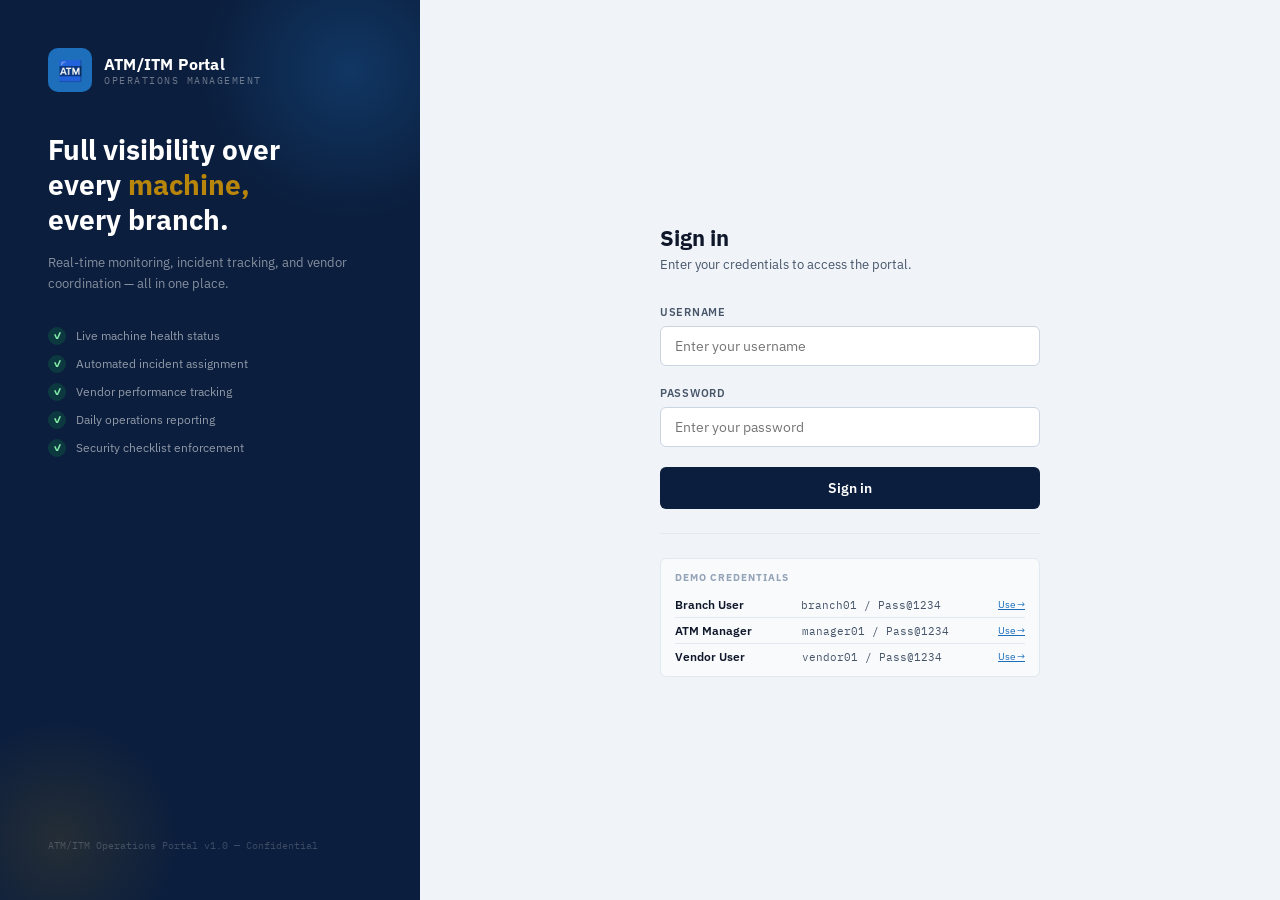
==== portal/login.html @ 21e0879f "Add files via upload" ====
<!DOCTYPE html>
<html lang="en">
<head>
  <meta charset="UTF-8">
  <meta name="viewport" content="width=device-width, initial-scale=1.0">
  <title>ATM/ITM Operations Portal — Login</title>
  <link rel="preconnect" href="https://fonts.googleapis.com">
  <link href="https://fonts.googleapis.com/css2?family=IBM+Plex+Sans:wght@300;400;500;600;700&family=IBM+Plex+Mono:wght@400;500&display=swap" rel="stylesheet">
  <style>
    *, *::before, *::after { box-sizing: border-box; margin: 0; padding: 0; }
    :root {
      --navy: #0B1E3D;
      --navy-mid: #14305A;
      --accent: #1D6FBB;
      --gold: #B8860B;
      --border: #e2e8f0;
      --border-mid: #cbd5e1;
      --text: #0f172a;
      --text-sec: #475569;
      --text-muted: #94a3b8;
      --red: #dc2626;
      --font: 'IBM Plex Sans', system-ui, sans-serif;
      --mono: 'IBM Plex Mono', monospace;
    }
    body {
      font-family: var(--font);
      background: #f0f4f9;
      min-height: 100vh;
      display: flex;
      align-items: stretch;
    }
    /* Left panel — branding */
    .login-brand {
      width: 420px;
      background: var(--navy);
      display: flex;
      flex-direction: column;
      justify-content: space-between;
      padding: 48px;
      position: relative;
      overflow: hidden;
      flex-shrink: 0;
    }
    .login-brand::before {
      content: '';
      position: absolute;
      top: -80px; right: -80px;
      width: 300px; height: 300px;
      background: radial-gradient(circle, rgba(29,111,187,0.3) 0%, transparent 70%);
      border-radius: 50%;
    }
    .login-brand::after {
      content: '';
      position: absolute;
      bottom: -60px; left: -60px;
      width: 240px; height: 240px;
      background: radial-gradient(circle, rgba(184,134,11,0.15) 0%, transparent 70%);
      border-radius: 50%;
    }
    .brand-top { position: relative; z-index: 1; }
    .brand-logo {
      display: flex;
      align-items: center;
      gap: 12px;
      margin-bottom: 40px;
    }
    .brand-icon {
      width: 44px; height: 44px;
      background: var(--accent);
      border-radius: 10px;
      display: flex;
      align-items: center;
      justify-content: center;
      font-size: 20px;
    }
    .brand-name {
      font-size: 16px;
      font-weight: 700;
      color: #fff;
      letter-spacing: 0.2px;
    }
    .brand-sub {
      font-size: 10px;
      color: rgba(255,255,255,0.4);
      font-family: var(--mono);
      text-transform: uppercase;
      letter-spacing: 1.5px;
    }
    .brand-headline {
      font-size: 28px;
      font-weight: 700;
      color: #fff;
      line-height: 1.25;
      margin-bottom: 16px;
    }
    .brand-headline span { color: var(--gold); }
    .brand-desc {
      font-size: 13px;
      color: rgba(255,255,255,0.5);
      line-height: 1.6;
      max-width: 300px;
    }
    .brand-features {
      margin-top: 32px;
      display: flex;
      flex-direction: column;
      gap: 10px;
    }
    .brand-feature {
      display: flex;
      align-items: center;
      gap: 10px;
      font-size: 12px;
      color: rgba(255,255,255,0.55);
    }
    .brand-feature::before {
      content: '✓';
      width: 18px; height: 18px;
      background: rgba(22,163,74,0.2);
      color: #86efac;
      border-radius: 50%;
      display: flex;
      align-items: center;
      justify-content: center;
      font-size: 10px;
      font-weight: 700;
      flex-shrink: 0;
    }
    .brand-bottom {
      position: relative;
      z-index: 1;
      font-size: 10px;
      color: rgba(255,255,255,0.2);
      font-family: var(--mono);
    }
    /* Right panel — form */
    .login-form-panel {
      flex: 1;
      display: flex;
      align-items: center;
      justify-content: center;
      padding: 48px 40px;
    }
    .login-box {
      width: 100%;
      max-width: 380px;
    }
    .login-box h2 {
      font-size: 22px;
      font-weight: 700;
      color: var(--text);
      margin-bottom: 4px;
    }
    .login-box .login-sub {
      font-size: 13px;
      color: var(--text-sec);
      margin-bottom: 32px;
    }
    .form-field { margin-bottom: 20px; }
    .form-field label {
      display: block;
      font-size: 11px;
      font-weight: 600;
      text-transform: uppercase;
      letter-spacing: 0.7px;
      color: var(--text-sec);
      margin-bottom: 7px;
    }
    .form-field input {
      width: 100%;
      padding: 10px 14px;
      border: 1.5px solid var(--border-mid);
      border-radius: 6px;
      font-size: 14px;
      font-family: var(--font);
      color: var(--text);
      outline: none;
      transition: border-color 0.15s, box-shadow 0.15s;
      background: #fff;
    }
    .form-field input:focus {
      border-color: var(--accent);
      box-shadow: 0 0 0 3px rgba(29,111,187,0.1);
    }
    .form-field input.error { border-color: var(--red); }
    .error-msg {
      background: #fef2f2;
      border: 1px solid #fca5a5;
      color: #991b1b;
      border-radius: 6px;
      padding: 10px 14px;
      font-size: 12px;
      margin-bottom: 20px;
      display: none;
      align-items: center;
      gap: 8px;
    }
    .error-msg.visible { display: flex; }
    .submit-btn {
      width: 100%;
      padding: 12px;
      background: var(--navy);
      color: #fff;
      border: none;
      border-radius: 6px;
      font-size: 14px;
      font-weight: 600;
      font-family: var(--font);
      cursor: pointer;
      transition: background 0.15s;
      display: flex;
      align-items: center;
      justify-content: center;
      gap: 8px;
      margin-top: 8px;
    }
    .submit-btn:hover { background: var(--navy-mid); }
    .submit-btn:disabled { opacity: 0.5; cursor: not-allowed; }
    .spinner-sm {
      width: 14px; height: 14px;
      border: 2px solid rgba(255,255,255,0.3);
      border-top-color: #fff;
      border-radius: 50%;
      animation: spin 0.7s linear infinite;
    }
    @keyframes spin { to { transform: rotate(360deg); } }
    .divider {
      margin: 24px 0;
      border: none;
      border-top: 1px solid var(--border);
    }
    .demo-credentials {
      background: #f8fafc;
      border: 1px solid var(--border);
      border-radius: 6px;
      padding: 12px 14px;
    }
    .demo-credentials h4 {
      font-size: 10px;
      font-weight: 700;
      text-transform: uppercase;
      letter-spacing: 1px;
      color: var(--text-muted);
      margin-bottom: 8px;
    }
    .demo-row {
      display: flex;
      justify-content: space-between;
      align-items: center;
      padding: 5px 0;
      font-size: 12px;
      border-bottom: 1px solid var(--border);
      cursor: pointer;
    }
    .demo-row:last-child { border-bottom: none; padding-bottom: 0; }
    .demo-row:hover { background: #f0f4f9; }
    .demo-role {
      font-weight: 600;
      color: var(--text);
    }
    .demo-creds {
      font-family: var(--mono);
      font-size: 11px;
      color: var(--text-sec);
    }
    .demo-use {
      font-size: 10px;
      color: var(--accent);
      text-decoration: underline;
      cursor: pointer;
    }
    .session-notice {
      background: #fffbeb;
      border: 1px solid #fcd34d;
      color: #92400e;
      border-radius: 6px;
      padding: 10px 14px;
      font-size: 12px;
      margin-bottom: 20px;
      display: none;
    }
    .session-notice.visible { display: block; }
    @media (max-width: 768px) {
      .login-brand { display: none; }
    }
  </style>
</head>
<body>
  <!-- Left brand panel -->
  <div class="login-brand">
    <div class="brand-top">
      <div class="brand-logo">
        <div class="brand-icon">🏧</div>
        <div>
          <div class="brand-name">ATM/ITM Portal</div>
          <div class="brand-sub">Operations Management</div>
        </div>
      </div>
      <div class="brand-headline">
        Full visibility over<br>every <span>machine,</span><br>every branch.
      </div>
      <div class="brand-desc">
        Real-time monitoring, incident tracking, and vendor coordination — all in one place.
      </div>
      <div class="brand-features">
        <div class="brand-feature">Live machine health status</div>
        <div class="brand-feature">Automated incident assignment</div>
        <div class="brand-feature">Vendor performance tracking</div>
        <div class="brand-feature">Daily operations reporting</div>
        <div class="brand-feature">Security checklist enforcement</div>
      </div>
    </div>
    <div class="brand-bottom">ATM/ITM Operations Portal v1.0 — Confidential</div>
  </div>

  <!-- Right form panel -->
  <div class="login-form-panel">
    <div class="login-box">
      <h2>Sign in</h2>
      <p class="login-sub">Enter your credentials to access the portal.</p>

      <!-- Session expiry / logout notice -->
      <div class="session-notice" id="session-notice"></div>

      <!-- Error message -->
      <div class="error-msg" id="error-msg">
        <span>⚠</span>
        <span id="error-text">Invalid username or password.</span>
      </div>

      <!-- Login form -->
      <div class="form-field">
        <label for="username">Username</label>
        <input type="text" id="username" name="username" placeholder="Enter your username" autocomplete="username" />
      </div>

      <div class="form-field">
        <label for="password">Password</label>
        <input type="password" id="password" name="password" placeholder="Enter your password" autocomplete="current-password" />
      </div>

      <button class="submit-btn" id="login-btn" onclick="handleLogin()">
        Sign in
      </button>

      <hr class="divider">

      <!-- Demo credentials panel -->
      <div class="demo-credentials">
        <h4>Demo Credentials</h4>
        <div class="demo-row" onclick="fillCredentials('branch01', 'Pass@1234')">
          <span class="demo-role">Branch User</span>
          <span class="demo-creds">branch01 / Pass@1234</span>
          <span class="demo-use">Use →</span>
        </div>
        <div class="demo-row" onclick="fillCredentials('manager01', 'Pass@1234')">
          <span class="demo-role">ATM Manager</span>
          <span class="demo-creds">manager01 / Pass@1234</span>
          <span class="demo-use">Use →</span>
        </div>
        <div class="demo-row" onclick="fillCredentials('vendor01', 'Pass@1234')">
          <span class="demo-role">Vendor User</span>
          <span class="demo-creds">vendor01 / Pass@1234</span>
          <span class="demo-use">Use →</span>
        </div>
      </div>
    </div>
  </div>

  <script src="js/config.js"></script>
  <script src="js/auth.js"></script>
  <script src="js/api.js"></script>
  <script src="js/login.js"></script>
</body>
</html>
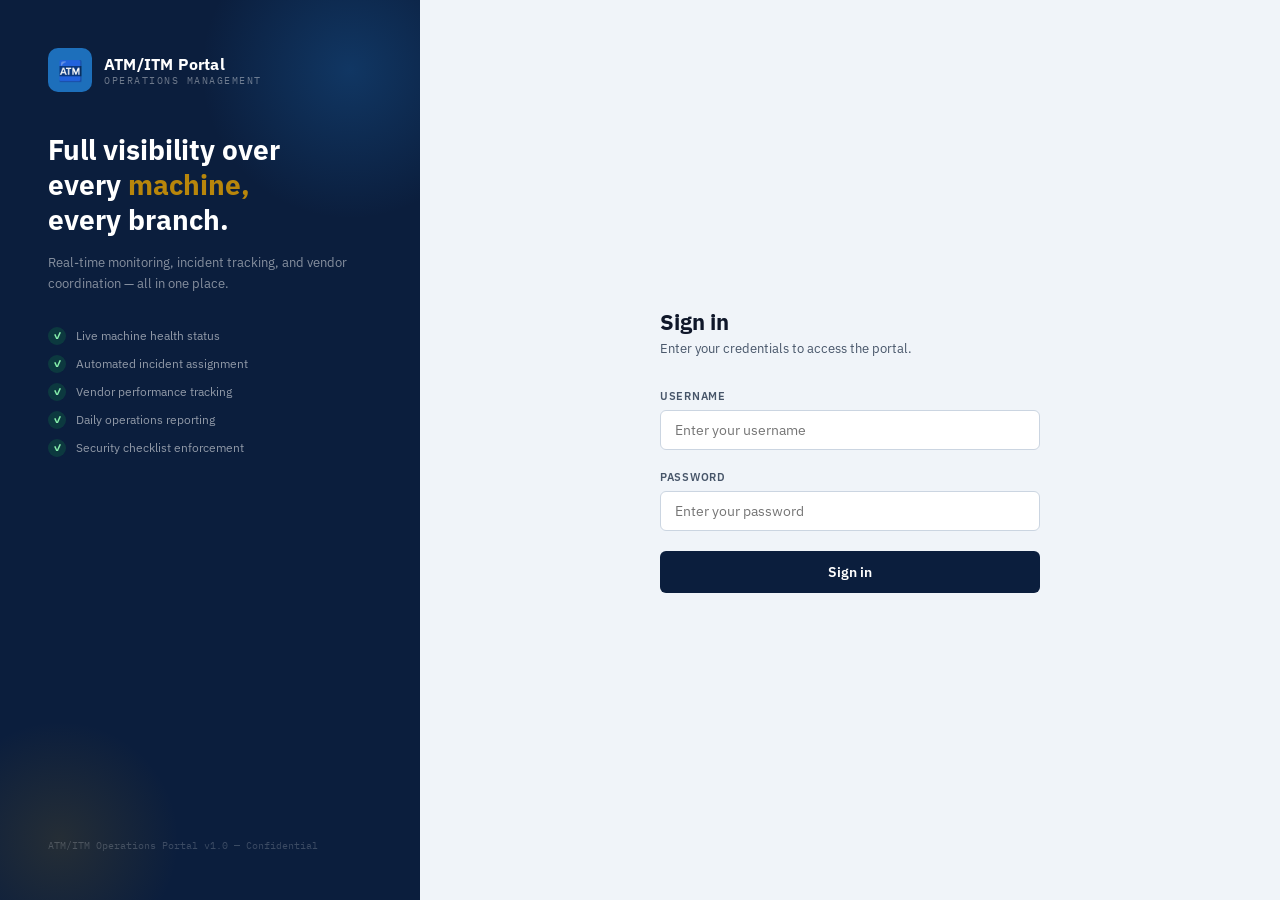
==== commit 972af9e6: "Add files via upload" ====
--- a/portal/login.html
+++ b/portal/login.html
@@ -281,7 +281,10 @@
     }
     .session-notice.visible { display: block; }
     @media (max-width: 768px) {
+      body { flex-direction: column; background: #0B1E3D; align-items: center; justify-content: center; min-height: 100vh; padding: 24px 16px; }
       .login-brand { display: none; }
+      .login-form-panel { padding: 0; width: 100%; max-width: 420px; }
+      .login-box { background: #fff; border-radius: 12px; padding: 32px 24px; box-shadow: 0 20px 60px rgba(0,0,0,0.3); }
     }
   </style>
 </head>
@@ -343,27 +346,7 @@
         Sign in
       </button>
 
-      <hr class="divider">
-
-      <!-- Demo credentials panel -->
-      <div class="demo-credentials">
-        <h4>Demo Credentials</h4>
-        <div class="demo-row" onclick="fillCredentials('branch01', 'Pass@1234')">
-          <span class="demo-role">Branch User</span>
-          <span class="demo-creds">branch01 / Pass@1234</span>
-          <span class="demo-use">Use →</span>
-        </div>
-        <div class="demo-row" onclick="fillCredentials('manager01', 'Pass@1234')">
-          <span class="demo-role">ATM Manager</span>
-          <span class="demo-creds">manager01 / Pass@1234</span>
-          <span class="demo-use">Use →</span>
-        </div>
-        <div class="demo-row" onclick="fillCredentials('vendor01', 'Pass@1234')">
-          <span class="demo-role">Vendor User</span>
-          <span class="demo-creds">vendor01 / Pass@1234</span>
-          <span class="demo-use">Use →</span>
-        </div>
-      </div>
+
     </div>
   </div>
 
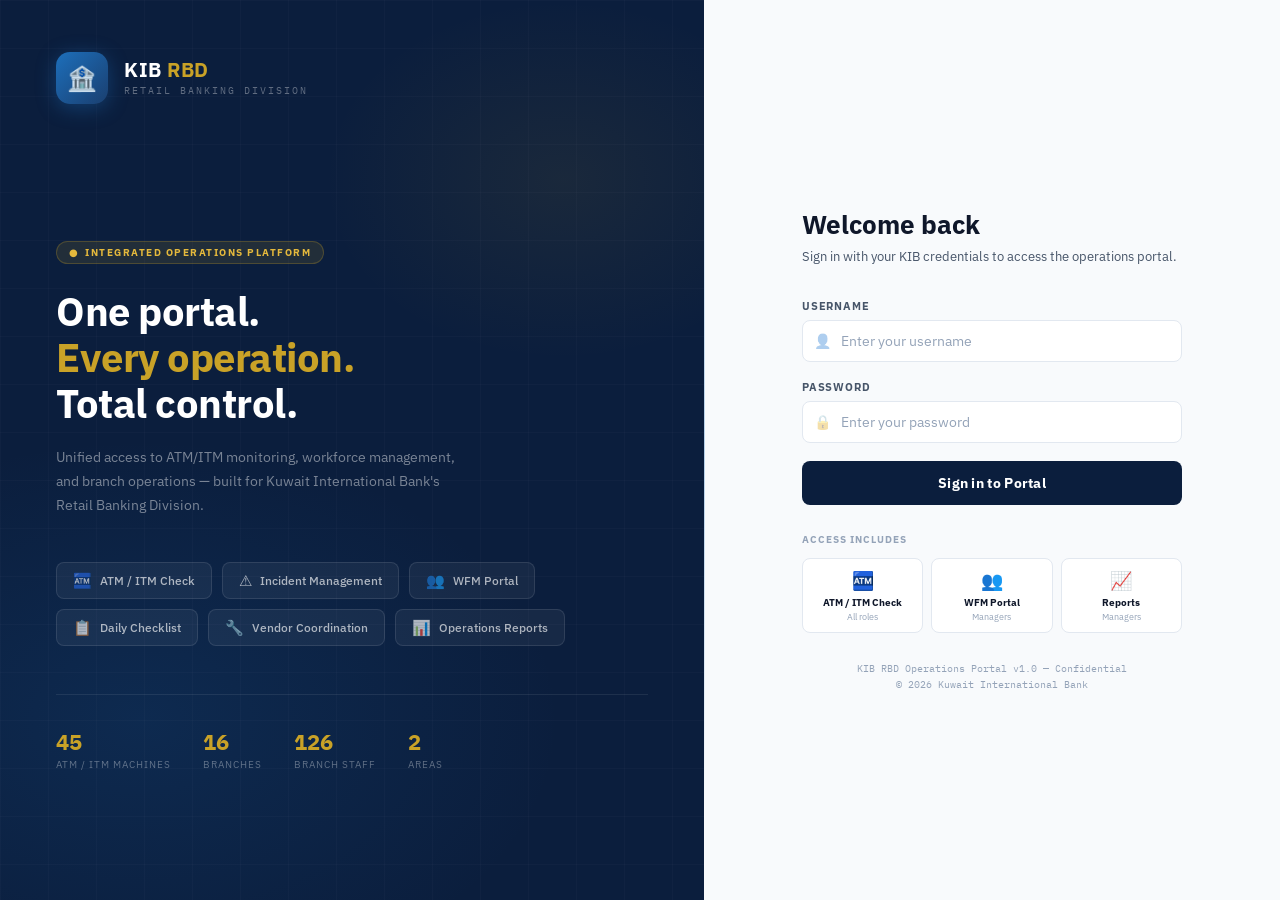
==== commit e31869fa: "Add files via upload" ====
--- a/portal/login.html
+++ b/portal/login.html
@@ -3,350 +3,198 @@
 <head>
   <meta charset="UTF-8">
   <meta name="viewport" content="width=device-width, initial-scale=1.0">
-  <title>ATM/ITM Operations Portal — Login</title>
+  <title>KIB RBD — Operations Portal</title>
   <link rel="preconnect" href="https://fonts.googleapis.com">
   <link href="https://fonts.googleapis.com/css2?family=IBM+Plex+Sans:wght@300;400;500;600;700&family=IBM+Plex+Mono:wght@400;500&display=swap" rel="stylesheet">
   <style>
-    *, *::before, *::after { box-sizing: border-box; margin: 0; padding: 0; }
-    :root {
-      --navy: #0B1E3D;
-      --navy-mid: #14305A;
-      --accent: #1D6FBB;
-      --gold: #B8860B;
-      --border: #e2e8f0;
-      --border-mid: #cbd5e1;
-      --text: #0f172a;
-      --text-sec: #475569;
-      --text-muted: #94a3b8;
-      --red: #dc2626;
-      --font: 'IBM Plex Sans', system-ui, sans-serif;
-      --mono: 'IBM Plex Mono', monospace;
+    *,*::before,*::after{box-sizing:border-box;margin:0;padding:0}
+    :root{
+      --navy:#0B1E3D;--navy-mid:#14305A;--navy-lt:#1A3F70;
+      --accent:#1D6FBB;--gold:#C9A227;--gold-lt:#E5B93C;
+      --green:#16a34a;--border:#e2e8f0;
+      --text:#0f172a;--text-sec:#475569;--text-mut:#94a3b8;
+      --red:#dc2626;--font:'IBM Plex Sans',system-ui,sans-serif;
+      --mono:'IBM Plex Mono',monospace;
     }
-    body {
-      font-family: var(--font);
-      background: #f0f4f9;
-      min-height: 100vh;
-      display: flex;
-      align-items: stretch;
+    body{font-family:var(--font);min-height:100vh;display:flex;align-items:stretch;background:var(--navy)}
+
+    /* ── LEFT PANEL ── */
+    .left-panel{width:55%;background:var(--navy);position:relative;display:flex;flex-direction:column;overflow:hidden}
+    .left-panel::before{content:'';position:absolute;inset:0;background:radial-gradient(ellipse 600px 400px at 20% 80%,rgba(29,111,187,0.15) 0%,transparent 70%),radial-gradient(ellipse 400px 300px at 80% 20%,rgba(201,162,39,0.08) 0%,transparent 60%)}
+    .left-panel::after{content:'';position:absolute;inset:0;background-image:linear-gradient(rgba(255,255,255,0.02) 1px,transparent 1px),linear-gradient(90deg,rgba(255,255,255,0.02) 1px,transparent 1px);background-size:48px 48px}
+    .left-content{position:relative;z-index:2;padding:52px 56px;display:flex;flex-direction:column;height:100%}
+
+    .kib-header{display:flex;align-items:center;gap:16px;margin-bottom:60px}
+    .kib-logo-box{width:52px;height:52px;background:linear-gradient(135deg,var(--accent),var(--navy-lt));border-radius:14px;display:flex;align-items:center;justify-content:center;font-size:24px;box-shadow:0 4px 20px rgba(29,111,187,0.4);flex-shrink:0}
+    .kib-title{font-size:20px;font-weight:700;color:#fff;letter-spacing:0.5px;line-height:1.1}
+    .kib-title span{color:var(--gold)}
+    .kib-subtitle{font-size:10px;color:rgba(255,255,255,0.35);font-family:var(--mono);text-transform:uppercase;letter-spacing:2px;margin-top:3px}
+
+    .hero-area{flex:1;display:flex;flex-direction:column;justify-content:center}
+    .hero-tag{display:inline-flex;align-items:center;gap:6px;padding:4px 12px;background:rgba(201,162,39,0.12);border:1px solid rgba(201,162,39,0.25);border-radius:20px;font-size:10px;font-weight:700;color:var(--gold-lt);text-transform:uppercase;letter-spacing:1.5px;margin-bottom:24px;width:fit-content}
+    .hero-headline{font-size:40px;font-weight:700;color:#fff;line-height:1.15;margin-bottom:20px;letter-spacing:-0.5px}
+    .hero-headline .gold{color:var(--gold)}
+    .hero-desc{font-size:14px;color:rgba(255,255,255,0.45);line-height:1.7;max-width:420px;margin-bottom:44px}
+
+    .module-pills{display:flex;flex-wrap:wrap;gap:10px;margin-bottom:48px}
+    .module-pill{display:flex;align-items:center;gap:8px;padding:8px 16px;background:rgba(255,255,255,0.05);border:1px solid rgba(255,255,255,0.1);border-radius:8px;font-size:12px;font-weight:500;color:rgba(255,255,255,0.65);transition:all 0.2s}
+    .module-pill:hover{background:rgba(29,111,187,0.15);border-color:rgba(29,111,187,0.4);color:#fff}
+    .module-pill-icon{font-size:15px}
+
+    .stats-strip{display:flex;gap:32px;padding-top:32px;border-top:1px solid rgba(255,255,255,0.08)}
+    .stat-num{font-size:22px;font-weight:700;color:var(--gold);font-family:var(--mono)}
+    .stat-label{font-size:10px;color:rgba(255,255,255,0.35);text-transform:uppercase;letter-spacing:1px;margin-top:2px}
+
+    /* ── RIGHT PANEL ── */
+    .right-panel{width:45%;background:#f8fafc;display:flex;align-items:center;justify-content:center;padding:48px 40px;position:relative}
+    .right-panel::before{content:'';position:absolute;left:0;top:10%;bottom:10%;width:1px;background:linear-gradient(to bottom,transparent,rgba(29,111,187,0.3),transparent)}
+    .login-box{width:100%;max-width:380px}
+
+    .login-welcome{margin-bottom:32px}
+    .login-welcome h2{font-size:26px;font-weight:700;color:var(--text);margin-bottom:6px}
+    .login-welcome p{font-size:13px;color:var(--text-sec);line-height:1.5}
+
+    .form-field{margin-bottom:18px}
+    .form-field label{display:block;font-size:11px;font-weight:700;text-transform:uppercase;letter-spacing:0.8px;color:var(--text-sec);margin-bottom:7px}
+    .input-wrap{position:relative}
+    .input-icon{position:absolute;left:12px;top:50%;transform:translateY(-50%);font-size:14px;opacity:0.35}
+    .form-field input{width:100%;padding:11px 14px 11px 38px;border:1.5px solid var(--border);border-radius:8px;font-size:14px;font-family:var(--font);color:var(--text);outline:none;background:#fff;transition:all 0.15s}
+    .form-field input:focus{border-color:var(--accent);box-shadow:0 0 0 3px rgba(29,111,187,0.1)}
+    .form-field input::placeholder{color:var(--text-mut)}
+
+    .error-msg{background:#fef2f2;border:1px solid #fca5a5;color:#991b1b;border-radius:8px;padding:10px 14px;font-size:12px;margin-bottom:18px;display:none;align-items:center;gap:8px}
+    .error-msg.visible{display:flex}
+    .session-notice{background:#fffbeb;border:1px solid #fcd34d;color:#92400e;border-radius:8px;padding:10px 14px;font-size:12px;margin-bottom:18px;display:none}
+    .session-notice.visible{display:block}
+
+    .submit-btn{width:100%;padding:13px;background:var(--navy);color:#fff;border:none;border-radius:8px;font-size:14px;font-weight:700;font-family:var(--font);cursor:pointer;transition:all 0.15s;display:flex;align-items:center;justify-content:center;gap:8px;letter-spacing:0.3px;margin-top:4px}
+    .submit-btn:hover{background:var(--navy-mid);transform:translateY(-1px);box-shadow:0 4px 16px rgba(11,30,61,0.3)}
+    .submit-btn:disabled{opacity:0.5;cursor:not-allowed;transform:none;box-shadow:none}
+    .spinner-sm{width:14px;height:14px;border:2px solid rgba(255,255,255,0.3);border-top-color:#fff;border-radius:50%;animation:spin 0.7s linear infinite}
+    @keyframes spin{to{transform:rotate(360deg)}}
+
+    .portals-label{font-size:10px;font-weight:700;text-transform:uppercase;letter-spacing:1px;color:var(--text-mut);margin-top:28px;margin-bottom:12px}
+    .portal-cards{display:grid;grid-template-columns:1fr 1fr 1fr;gap:8px}
+    .portal-card{padding:10px 8px;border:1px solid var(--border);border-radius:8px;text-align:center;background:#fff;transition:all 0.15s}
+    .portal-card:hover{border-color:var(--accent);background:#eff6ff}
+    .portal-card-icon{font-size:18px;margin-bottom:4px}
+    .portal-card-name{font-size:10px;font-weight:700;color:var(--text);line-height:1.3}
+    .portal-card-role{font-size:9px;color:var(--text-mut);margin-top:2px}
+
+    .login-footer{margin-top:28px;font-size:10px;color:var(--text-mut);text-align:center;font-family:var(--mono);line-height:1.6}
+
+    @media(max-width:900px){
+      body{flex-direction:column}
+      .left-panel{width:100%;min-height:auto}
+      .left-content{padding:32px 28px}
+      .hero-headline{font-size:28px}
+      .kib-header{margin-bottom:32px}
+      .stats-strip{display:none}
+      .right-panel{width:100%;background:#fff;border-radius:20px 20px 0 0;padding:36px 28px 40px}
+      .right-panel::before{display:none}
     }
-    /* Left panel — branding */
-    .login-brand {
-      width: 420px;
-      background: var(--navy);
-      display: flex;
-      flex-direction: column;
-      justify-content: space-between;
-      padding: 48px;
-      position: relative;
-      overflow: hidden;
-      flex-shrink: 0;
-    }
-    .login-brand::before {
-      content: '';
-      position: absolute;
-      top: -80px; right: -80px;
-      width: 300px; height: 300px;
-      background: radial-gradient(circle, rgba(29,111,187,0.3) 0%, transparent 70%);
-      border-radius: 50%;
-    }
-    .login-brand::after {
-      content: '';
-      position: absolute;
-      bottom: -60px; left: -60px;
-      width: 240px; height: 240px;
-      background: radial-gradient(circle, rgba(184,134,11,0.15) 0%, transparent 70%);
-      border-radius: 50%;
-    }
-    .brand-top { position: relative; z-index: 1; }
-    .brand-logo {
-      display: flex;
-      align-items: center;
-      gap: 12px;
-      margin-bottom: 40px;
-    }
-    .brand-icon {
-      width: 44px; height: 44px;
-      background: var(--accent);
-      border-radius: 10px;
-      display: flex;
-      align-items: center;
-      justify-content: center;
-      font-size: 20px;
-    }
-    .brand-name {
-      font-size: 16px;
-      font-weight: 700;
-      color: #fff;
-      letter-spacing: 0.2px;
-    }
-    .brand-sub {
-      font-size: 10px;
-      color: rgba(255,255,255,0.4);
-      font-family: var(--mono);
-      text-transform: uppercase;
-      letter-spacing: 1.5px;
-    }
-    .brand-headline {
-      font-size: 28px;
-      font-weight: 700;
-      color: #fff;
-      line-height: 1.25;
-      margin-bottom: 16px;
-    }
-    .brand-headline span { color: var(--gold); }
-    .brand-desc {
-      font-size: 13px;
-      color: rgba(255,255,255,0.5);
-      line-height: 1.6;
-      max-width: 300px;
-    }
-    .brand-features {
-      margin-top: 32px;
-      display: flex;
-      flex-direction: column;
-      gap: 10px;
-    }
-    .brand-feature {
-      display: flex;
-      align-items: center;
-      gap: 10px;
-      font-size: 12px;
-      color: rgba(255,255,255,0.55);
-    }
-    .brand-feature::before {
-      content: '✓';
-      width: 18px; height: 18px;
-      background: rgba(22,163,74,0.2);
-      color: #86efac;
-      border-radius: 50%;
-      display: flex;
-      align-items: center;
-      justify-content: center;
-      font-size: 10px;
-      font-weight: 700;
-      flex-shrink: 0;
-    }
-    .brand-bottom {
-      position: relative;
-      z-index: 1;
-      font-size: 10px;
-      color: rgba(255,255,255,0.2);
-      font-family: var(--mono);
-    }
-    /* Right panel — form */
-    .login-form-panel {
-      flex: 1;
-      display: flex;
-      align-items: center;
-      justify-content: center;
-      padding: 48px 40px;
-    }
-    .login-box {
-      width: 100%;
-      max-width: 380px;
-    }
-    .login-box h2 {
-      font-size: 22px;
-      font-weight: 700;
-      color: var(--text);
-      margin-bottom: 4px;
-    }
-    .login-box .login-sub {
-      font-size: 13px;
-      color: var(--text-sec);
-      margin-bottom: 32px;
-    }
-    .form-field { margin-bottom: 20px; }
-    .form-field label {
-      display: block;
-      font-size: 11px;
-      font-weight: 600;
-      text-transform: uppercase;
-      letter-spacing: 0.7px;
-      color: var(--text-sec);
-      margin-bottom: 7px;
-    }
-    .form-field input {
-      width: 100%;
-      padding: 10px 14px;
-      border: 1.5px solid var(--border-mid);
-      border-radius: 6px;
-      font-size: 14px;
-      font-family: var(--font);
-      color: var(--text);
-      outline: none;
-      transition: border-color 0.15s, box-shadow 0.15s;
-      background: #fff;
-    }
-    .form-field input:focus {
-      border-color: var(--accent);
-      box-shadow: 0 0 0 3px rgba(29,111,187,0.1);
-    }
-    .form-field input.error { border-color: var(--red); }
-    .error-msg {
-      background: #fef2f2;
-      border: 1px solid #fca5a5;
-      color: #991b1b;
-      border-radius: 6px;
-      padding: 10px 14px;
-      font-size: 12px;
-      margin-bottom: 20px;
-      display: none;
-      align-items: center;
-      gap: 8px;
-    }
-    .error-msg.visible { display: flex; }
-    .submit-btn {
-      width: 100%;
-      padding: 12px;
-      background: var(--navy);
-      color: #fff;
-      border: none;
-      border-radius: 6px;
-      font-size: 14px;
-      font-weight: 600;
-      font-family: var(--font);
-      cursor: pointer;
-      transition: background 0.15s;
-      display: flex;
-      align-items: center;
-      justify-content: center;
-      gap: 8px;
-      margin-top: 8px;
-    }
-    .submit-btn:hover { background: var(--navy-mid); }
-    .submit-btn:disabled { opacity: 0.5; cursor: not-allowed; }
-    .spinner-sm {
-      width: 14px; height: 14px;
-      border: 2px solid rgba(255,255,255,0.3);
-      border-top-color: #fff;
-      border-radius: 50%;
-      animation: spin 0.7s linear infinite;
-    }
-    @keyframes spin { to { transform: rotate(360deg); } }
-    .divider {
-      margin: 24px 0;
-      border: none;
-      border-top: 1px solid var(--border);
-    }
-    .demo-credentials {
-      background: #f8fafc;
-      border: 1px solid var(--border);
-      border-radius: 6px;
-      padding: 12px 14px;
-    }
-    .demo-credentials h4 {
-      font-size: 10px;
-      font-weight: 700;
-      text-transform: uppercase;
-      letter-spacing: 1px;
-      color: var(--text-muted);
-      margin-bottom: 8px;
-    }
-    .demo-row {
-      display: flex;
-      justify-content: space-between;
-      align-items: center;
-      padding: 5px 0;
-      font-size: 12px;
-      border-bottom: 1px solid var(--border);
-      cursor: pointer;
-    }
-    .demo-row:last-child { border-bottom: none; padding-bottom: 0; }
-    .demo-row:hover { background: #f0f4f9; }
-    .demo-role {
-      font-weight: 600;
-      color: var(--text);
-    }
-    .demo-creds {
-      font-family: var(--mono);
-      font-size: 11px;
-      color: var(--text-sec);
-    }
-    .demo-use {
-      font-size: 10px;
-      color: var(--accent);
-      text-decoration: underline;
-      cursor: pointer;
-    }
-    .session-notice {
-      background: #fffbeb;
-      border: 1px solid #fcd34d;
-      color: #92400e;
-      border-radius: 6px;
-      padding: 10px 14px;
-      font-size: 12px;
-      margin-bottom: 20px;
-      display: none;
-    }
-    .session-notice.visible { display: block; }
-    @media (max-width: 768px) {
-      body { flex-direction: column; background: #0B1E3D; align-items: center; justify-content: center; min-height: 100vh; padding: 24px 16px; }
-      .login-brand { display: none; }
-      .login-form-panel { padding: 0; width: 100%; max-width: 420px; }
-      .login-box { background: #fff; border-radius: 12px; padding: 32px 24px; box-shadow: 0 20px 60px rgba(0,0,0,0.3); }
-    }
+    @media(max-width:480px){.portal-cards{grid-template-columns:1fr 1fr}}
   </style>
 </head>
 <body>
-  <!-- Left brand panel -->
-  <div class="login-brand">
-    <div class="brand-top">
-      <div class="brand-logo">
-        <div class="brand-icon">🏧</div>
+
+  <!-- LEFT PANEL -->
+  <div class="left-panel">
+    <div class="left-content">
+      <div class="kib-header">
+        <div class="kib-logo-box">🏦</div>
         <div>
-          <div class="brand-name">ATM/ITM Portal</div>
-          <div class="brand-sub">Operations Management</div>
-        </div>
-      </div>
-      <div class="brand-headline">
-        Full visibility over<br>every <span>machine,</span><br>every branch.
-      </div>
-      <div class="brand-desc">
-        Real-time monitoring, incident tracking, and vendor coordination — all in one place.
-      </div>
-      <div class="brand-features">
-        <div class="brand-feature">Live machine health status</div>
-        <div class="brand-feature">Automated incident assignment</div>
-        <div class="brand-feature">Vendor performance tracking</div>
-        <div class="brand-feature">Daily operations reporting</div>
-        <div class="brand-feature">Security checklist enforcement</div>
+          <div class="kib-title">KIB <span>RBD</span></div>
+          <div class="kib-subtitle">Retail Banking Division</div>
+        </div>
+      </div>
+
+      <div class="hero-area">
+        <div class="hero-tag"><span>●</span> Integrated Operations Platform</div>
+
+        <div class="hero-headline">
+          One portal.<br>
+          <span class="gold">Every operation.</span><br>
+          Total control.
+        </div>
+
+        <div class="hero-desc">
+          Unified access to ATM/ITM monitoring, workforce management, and branch operations — built for Kuwait International Bank's Retail Banking Division.
+        </div>
+
+        <div class="module-pills">
+          <div class="module-pill"><span class="module-pill-icon">🏧</span>ATM / ITM Check</div>
+          <div class="module-pill"><span class="module-pill-icon">⚠️</span>Incident Management</div>
+          <div class="module-pill"><span class="module-pill-icon">👥</span>WFM Portal</div>
+          <div class="module-pill"><span class="module-pill-icon">📋</span>Daily Checklist</div>
+          <div class="module-pill"><span class="module-pill-icon">🔧</span>Vendor Coordination</div>
+          <div class="module-pill"><span class="module-pill-icon">📊</span>Operations Reports</div>
+        </div>
+
+        <div class="stats-strip">
+          <div><div class="stat-num">45</div><div class="stat-label">ATM / ITM Machines</div></div>
+          <div><div class="stat-num">16</div><div class="stat-label">Branches</div></div>
+          <div><div class="stat-num">126</div><div class="stat-label">Branch Staff</div></div>
+          <div><div class="stat-num">2</div><div class="stat-label">Areas</div></div>
+        </div>
       </div>
     </div>
-    <div class="brand-bottom">ATM/ITM Operations Portal v1.0 — Confidential</div>
   </div>
 
-  <!-- Right form panel -->
-  <div class="login-form-panel">
+  <!-- RIGHT PANEL -->
+  <div class="right-panel">
     <div class="login-box">
-      <h2>Sign in</h2>
-      <p class="login-sub">Enter your credentials to access the portal.</p>
-
-      <!-- Session expiry / logout notice -->
+      <div class="login-welcome">
+        <h2>Welcome back</h2>
+        <p>Sign in with your KIB credentials to access the operations portal.</p>
+      </div>
+
       <div class="session-notice" id="session-notice"></div>
-
-      <!-- Error message -->
-      <div class="error-msg" id="error-msg">
-        <span>⚠</span>
-        <span id="error-text">Invalid username or password.</span>
-      </div>
-
-      <!-- Login form -->
+      <div class="error-msg" id="error-msg"><span>⚠</span><span id="error-text">Invalid username or password.</span></div>
+
       <div class="form-field">
         <label for="username">Username</label>
-        <input type="text" id="username" name="username" placeholder="Enter your username" autocomplete="username" />
+        <div class="input-wrap">
+          <span class="input-icon">👤</span>
+          <input type="text" id="username" name="username" placeholder="Enter your username" autocomplete="username" />
+        </div>
       </div>
 
       <div class="form-field">
         <label for="password">Password</label>
-        <input type="password" id="password" name="password" placeholder="Enter your password" autocomplete="current-password" />
+        <div class="input-wrap">
+          <span class="input-icon">🔒</span>
+          <input type="password" id="password" name="password" placeholder="Enter your password" autocomplete="current-password" />
+        </div>
       </div>
 
       <button class="submit-btn" id="login-btn" onclick="handleLogin()">
-        Sign in
+        Sign in to Portal
       </button>
 
-
+      <div class="portals-label">Access includes</div>
+      <div class="portal-cards">
+        <div class="portal-card">
+          <div class="portal-card-icon">🏧</div>
+          <div class="portal-card-name">ATM / ITM Check</div>
+          <div class="portal-card-role">All roles</div>
+        </div>
+        <div class="portal-card">
+          <div class="portal-card-icon">👥</div>
+          <div class="portal-card-name">WFM Portal</div>
+          <div class="portal-card-role">Managers</div>
+        </div>
+        <div class="portal-card">
+          <div class="portal-card-icon">📈</div>
+          <div class="portal-card-name">Reports</div>
+          <div class="portal-card-role">Managers</div>
+        </div>
+      </div>
+
+      <div class="login-footer">
+        KIB RBD Operations Portal v1.0 — Confidential<br>
+        © 2026 Kuwait International Bank
+      </div>
     </div>
   </div>
 
